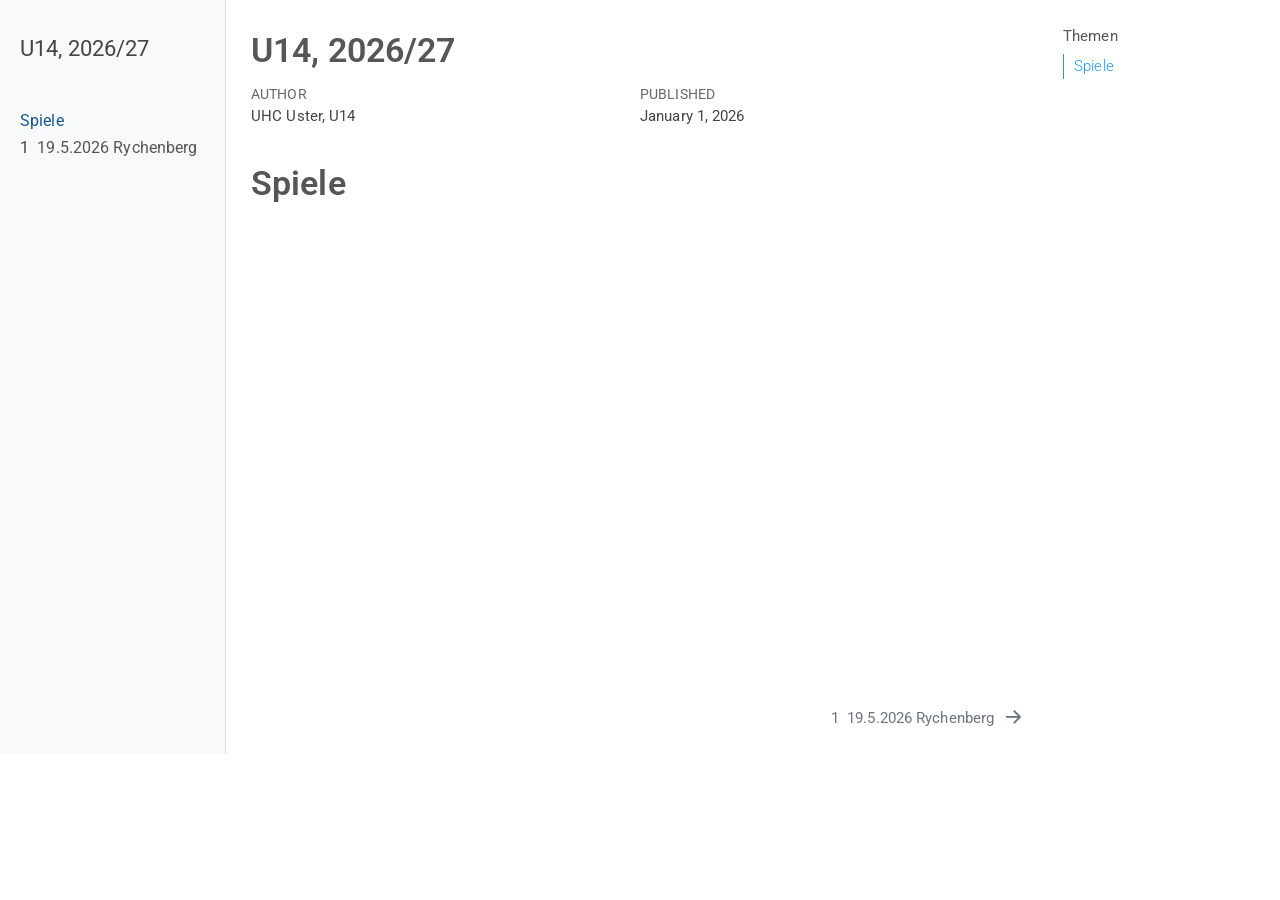
==== index.html @ 4b833f5b "initial book publish" ====
<!DOCTYPE html>
<html xmlns="http://www.w3.org/1999/xhtml" lang="en" xml:lang="en"><head>

<meta charset="utf-8">
<meta name="generator" content="quarto-1.3.330">

<meta name="viewport" content="width=device-width, initial-scale=1.0, user-scalable=yes">

<meta name="author" content="UHC Uster, U14">
<meta name="dcterms.date" content="2026-01-01">

<title>U14, 2026/27</title>
<style>
code{white-space: pre-wrap;}
span.smallcaps{font-variant: small-caps;}
div.columns{display: flex; gap: min(4vw, 1.5em);}
div.column{flex: auto; overflow-x: auto;}
div.hanging-indent{margin-left: 1.5em; text-indent: -1.5em;}
ul.task-list{list-style: none;}
ul.task-list li input[type="checkbox"] {
  width: 0.8em;
  margin: 0 0.8em 0.2em -1em; /* quarto-specific, see https://github.com/quarto-dev/quarto-cli/issues/4556 */ 
  vertical-align: middle;
}
</style>


<script src="site_libs/quarto-nav/quarto-nav.js"></script>
<script src="site_libs/quarto-nav/headroom.min.js"></script>
<script src="site_libs/clipboard/clipboard.min.js"></script>
<script src="site_libs/quarto-search/autocomplete.umd.js"></script>
<script src="site_libs/quarto-search/fuse.min.js"></script>
<script src="site_libs/quarto-search/quarto-search.js"></script>
<meta name="quarto:offset" content="./">
<link href="./quarto/2026-05-19_Rychenberg.html" rel="next">
<script src="site_libs/quarto-html/quarto.js"></script>
<script src="site_libs/quarto-html/popper.min.js"></script>
<script src="site_libs/quarto-html/tippy.umd.min.js"></script>
<script src="site_libs/quarto-html/anchor.min.js"></script>
<link href="site_libs/quarto-html/tippy.css" rel="stylesheet">
<link href="site_libs/quarto-html/quarto-syntax-highlighting.css" rel="stylesheet" id="quarto-text-highlighting-styles">
<script src="site_libs/bootstrap/bootstrap.min.js"></script>
<link href="site_libs/bootstrap/bootstrap-icons.css" rel="stylesheet">
<link href="site_libs/bootstrap/bootstrap.min.css" rel="stylesheet" id="quarto-bootstrap" data-mode="light">
<script id="quarto-search-options" type="application/json">{
  "location": "sidebar",
  "copy-button": false,
  "collapse-after": 3,
  "panel-placement": "start",
  "type": "textbox",
  "limit": 20,
  "language": {
    "search-no-results-text": "No results",
    "search-matching-documents-text": "matching documents",
    "search-copy-link-title": "Copy link to search",
    "search-hide-matches-text": "Hide additional matches",
    "search-more-match-text": "more match in this document",
    "search-more-matches-text": "more matches in this document",
    "search-clear-button-title": "Clear",
    "search-detached-cancel-button-title": "Cancel",
    "search-submit-button-title": "Submit"
  }
}</script>


</head>

<body class="nav-sidebar docked">

<div id="quarto-search-results"></div>
  <header id="quarto-header" class="headroom fixed-top">
  <nav class="quarto-secondary-nav">
    <div class="container-fluid d-flex">
      <button type="button" class="quarto-btn-toggle btn" data-bs-toggle="collapse" data-bs-target="#quarto-sidebar,#quarto-sidebar-glass" aria-controls="quarto-sidebar" aria-expanded="false" aria-label="Toggle sidebar navigation" onclick="if (window.quartoToggleHeadroom) { window.quartoToggleHeadroom(); }">
        <i class="bi bi-layout-text-sidebar-reverse"></i>
      </button>
      <nav class="quarto-page-breadcrumbs" aria-label="breadcrumb"><ol class="breadcrumb"><li class="breadcrumb-item"><a href="./index.html">Spiele</a></li></ol></nav>
      <a class="flex-grow-1" role="button" data-bs-toggle="collapse" data-bs-target="#quarto-sidebar,#quarto-sidebar-glass" aria-controls="quarto-sidebar" aria-expanded="false" aria-label="Toggle sidebar navigation" onclick="if (window.quartoToggleHeadroom) { window.quartoToggleHeadroom(); }">      
      </a>
      <button type="button" class="btn quarto-search-button" aria-label="Search" onclick="window.quartoOpenSearch();">
        <i class="bi bi-search"></i>
      </button>
    </div>
  </nav>
</header>
<!-- content -->
<div id="quarto-content" class="quarto-container page-columns page-rows-contents page-layout-full">
<!-- sidebar -->
  <nav id="quarto-sidebar" class="sidebar collapse collapse-horizontal sidebar-navigation docked overflow-auto">
    <div class="pt-lg-2 mt-2 text-left sidebar-header">
    <div class="sidebar-title mb-0 py-0">
      <a href="./">U14, 2026/27</a> 
    </div>
      </div>
        <div class="mt-2 flex-shrink-0 align-items-center">
        <div class="sidebar-search">
        <div id="quarto-search" class="" title="Search"></div>
        </div>
        </div>
    <div class="sidebar-menu-container"> 
    <ul class="list-unstyled mt-1">
        <li class="sidebar-item">
  <div class="sidebar-item-container"> 
  <a href="./index.html" class="sidebar-item-text sidebar-link active">
 <span class="menu-text">Spiele</span></a>
  </div>
</li>
        <li class="sidebar-item">
  <div class="sidebar-item-container"> 
  <a href="./quarto/2026-05-19_Rychenberg.html" class="sidebar-item-text sidebar-link">
 <span class="menu-text"><span class="chapter-number">1</span>&nbsp; <span class="chapter-title">19.5.2026 Rychenberg</span></span></a>
  </div>
</li>
    </ul>
    </div>
</nav>
<div id="quarto-sidebar-glass" data-bs-toggle="collapse" data-bs-target="#quarto-sidebar,#quarto-sidebar-glass"></div>
<!-- margin-sidebar -->
    <div id="quarto-margin-sidebar" class="sidebar margin-sidebar">
        <nav id="TOC" role="doc-toc" class="toc-active">
    <h2 id="toc-title">Themen</h2>
   
  <ul>
  <li><a href="#spiele" id="toc-spiele" class="nav-link active" data-scroll-target="#spiele">Spiele</a></li>
  </ul>
</nav>
    </div>
<!-- main -->
<main class="content column-body" id="quarto-document-content">

<header id="title-block-header" class="quarto-title-block default">
<div class="quarto-title">
<h1 class="title">U14, 2026/27</h1>
</div>



<div class="quarto-title-meta">

    <div>
    <div class="quarto-title-meta-heading">Author</div>
    <div class="quarto-title-meta-contents">
             <p>UHC Uster, U14 </p>
          </div>
  </div>
    
    <div>
    <div class="quarto-title-meta-heading">Published</div>
    <div class="quarto-title-meta-contents">
      <p class="date">January 1, 2026</p>
    </div>
  </div>
  
    
  </div>
  

</header>

<section id="spiele" class="level1 unnumbered">
<h1 class="unnumbered">Spiele</h1>


</section>

</main> <!-- /main -->
<script id="quarto-html-after-body" type="application/javascript">
window.document.addEventListener("DOMContentLoaded", function (event) {
  const toggleBodyColorMode = (bsSheetEl) => {
    const mode = bsSheetEl.getAttribute("data-mode");
    const bodyEl = window.document.querySelector("body");
    if (mode === "dark") {
      bodyEl.classList.add("quarto-dark");
      bodyEl.classList.remove("quarto-light");
    } else {
      bodyEl.classList.add("quarto-light");
      bodyEl.classList.remove("quarto-dark");
    }
  }
  const toggleBodyColorPrimary = () => {
    const bsSheetEl = window.document.querySelector("link#quarto-bootstrap");
    if (bsSheetEl) {
      toggleBodyColorMode(bsSheetEl);
    }
  }
  toggleBodyColorPrimary();  
  const icon = "";
  const anchorJS = new window.AnchorJS();
  anchorJS.options = {
    placement: 'right',
    icon: icon
  };
  anchorJS.add('.anchored');
  const isCodeAnnotation = (el) => {
    for (const clz of el.classList) {
      if (clz.startsWith('code-annotation-')) {                     
        return true;
      }
    }
    return false;
  }
  const clipboard = new window.ClipboardJS('.code-copy-button', {
    text: function(trigger) {
      const codeEl = trigger.previousElementSibling.cloneNode(true);
      for (const childEl of codeEl.children) {
        if (isCodeAnnotation(childEl)) {
          childEl.remove();
        }
      }
      return codeEl.innerText;
    }
  });
  clipboard.on('success', function(e) {
    // button target
    const button = e.trigger;
    // don't keep focus
    button.blur();
    // flash "checked"
    button.classList.add('code-copy-button-checked');
    var currentTitle = button.getAttribute("title");
    button.setAttribute("title", "Copied!");
    let tooltip;
    if (window.bootstrap) {
      button.setAttribute("data-bs-toggle", "tooltip");
      button.setAttribute("data-bs-placement", "left");
      button.setAttribute("data-bs-title", "Copied!");
      tooltip = new bootstrap.Tooltip(button, 
        { trigger: "manual", 
          customClass: "code-copy-button-tooltip",
          offset: [0, -8]});
      tooltip.show();    
    }
    setTimeout(function() {
      if (tooltip) {
        tooltip.hide();
        button.removeAttribute("data-bs-title");
        button.removeAttribute("data-bs-toggle");
        button.removeAttribute("data-bs-placement");
      }
      button.setAttribute("title", currentTitle);
      button.classList.remove('code-copy-button-checked');
    }, 1000);
    // clear code selection
    e.clearSelection();
  });
  function tippyHover(el, contentFn) {
    const config = {
      allowHTML: true,
      content: contentFn,
      maxWidth: 500,
      delay: 100,
      arrow: false,
      appendTo: function(el) {
          return el.parentElement;
      },
      interactive: true,
      interactiveBorder: 10,
      theme: 'quarto',
      placement: 'bottom-start'
    };
    window.tippy(el, config); 
  }
  const noterefs = window.document.querySelectorAll('a[role="doc-noteref"]');
  for (var i=0; i<noterefs.length; i++) {
    const ref = noterefs[i];
    tippyHover(ref, function() {
      // use id or data attribute instead here
      let href = ref.getAttribute('data-footnote-href') || ref.getAttribute('href');
      try { href = new URL(href).hash; } catch {}
      const id = href.replace(/^#\/?/, "");
      const note = window.document.getElementById(id);
      return note.innerHTML;
    });
  }
      let selectedAnnoteEl;
      const selectorForAnnotation = ( cell, annotation) => {
        let cellAttr = 'data-code-cell="' + cell + '"';
        let lineAttr = 'data-code-annotation="' +  annotation + '"';
        const selector = 'span[' + cellAttr + '][' + lineAttr + ']';
        return selector;
      }
      const selectCodeLines = (annoteEl) => {
        const doc = window.document;
        const targetCell = annoteEl.getAttribute("data-target-cell");
        const targetAnnotation = annoteEl.getAttribute("data-target-annotation");
        const annoteSpan = window.document.querySelector(selectorForAnnotation(targetCell, targetAnnotation));
        const lines = annoteSpan.getAttribute("data-code-lines").split(",");
        const lineIds = lines.map((line) => {
          return targetCell + "-" + line;
        })
        let top = null;
        let height = null;
        let parent = null;
        if (lineIds.length > 0) {
            //compute the position of the single el (top and bottom and make a div)
            const el = window.document.getElementById(lineIds[0]);
            top = el.offsetTop;
            height = el.offsetHeight;
            parent = el.parentElement.parentElement;
          if (lineIds.length > 1) {
            const lastEl = window.document.getElementById(lineIds[lineIds.length - 1]);
            const bottom = lastEl.offsetTop + lastEl.offsetHeight;
            height = bottom - top;
          }
          if (top !== null && height !== null && parent !== null) {
            // cook up a div (if necessary) and position it 
            let div = window.document.getElementById("code-annotation-line-highlight");
            if (div === null) {
              div = window.document.createElement("div");
              div.setAttribute("id", "code-annotation-line-highlight");
              div.style.position = 'absolute';
              parent.appendChild(div);
            }
            div.style.top = top - 2 + "px";
            div.style.height = height + 4 + "px";
            let gutterDiv = window.document.getElementById("code-annotation-line-highlight-gutter");
            if (gutterDiv === null) {
              gutterDiv = window.document.createElement("div");
              gutterDiv.setAttribute("id", "code-annotation-line-highlight-gutter");
              gutterDiv.style.position = 'absolute';
              const codeCell = window.document.getElementById(targetCell);
              const gutter = codeCell.querySelector('.code-annotation-gutter');
              gutter.appendChild(gutterDiv);
            }
            gutterDiv.style.top = top - 2 + "px";
            gutterDiv.style.height = height + 4 + "px";
          }
          selectedAnnoteEl = annoteEl;
        }
      };
      const unselectCodeLines = () => {
        const elementsIds = ["code-annotation-line-highlight", "code-annotation-line-highlight-gutter"];
        elementsIds.forEach((elId) => {
          const div = window.document.getElementById(elId);
          if (div) {
            div.remove();
          }
        });
        selectedAnnoteEl = undefined;
      };
      // Attach click handler to the DT
      const annoteDls = window.document.querySelectorAll('dt[data-target-cell]');
      for (const annoteDlNode of annoteDls) {
        annoteDlNode.addEventListener('click', (event) => {
          const clickedEl = event.target;
          if (clickedEl !== selectedAnnoteEl) {
            unselectCodeLines();
            const activeEl = window.document.querySelector('dt[data-target-cell].code-annotation-active');
            if (activeEl) {
              activeEl.classList.remove('code-annotation-active');
            }
            selectCodeLines(clickedEl);
            clickedEl.classList.add('code-annotation-active');
          } else {
            // Unselect the line
            unselectCodeLines();
            clickedEl.classList.remove('code-annotation-active');
          }
        });
      }
  const findCites = (el) => {
    const parentEl = el.parentElement;
    if (parentEl) {
      const cites = parentEl.dataset.cites;
      if (cites) {
        return {
          el,
          cites: cites.split(' ')
        };
      } else {
        return findCites(el.parentElement)
      }
    } else {
      return undefined;
    }
  };
  var bibliorefs = window.document.querySelectorAll('a[role="doc-biblioref"]');
  for (var i=0; i<bibliorefs.length; i++) {
    const ref = bibliorefs[i];
    const citeInfo = findCites(ref);
    if (citeInfo) {
      tippyHover(citeInfo.el, function() {
        var popup = window.document.createElement('div');
        citeInfo.cites.forEach(function(cite) {
          var citeDiv = window.document.createElement('div');
          citeDiv.classList.add('hanging-indent');
          citeDiv.classList.add('csl-entry');
          var biblioDiv = window.document.getElementById('ref-' + cite);
          if (biblioDiv) {
            citeDiv.innerHTML = biblioDiv.innerHTML;
          }
          popup.appendChild(citeDiv);
        });
        return popup.innerHTML;
      });
    }
  }
});
</script>
<nav class="page-navigation column-body">
  <div class="nav-page nav-page-previous">
  </div>
  <div class="nav-page nav-page-next">
      <a href="./quarto/2026-05-19_Rychenberg.html" class="pagination-link">
        <span class="nav-page-text"><span class="chapter-number">1</span>&nbsp; <span class="chapter-title">19.5.2026 Rychenberg</span></span> <i class="bi bi-arrow-right-short"></i>
      </a>
  </div>
</nav>
</div> <!-- /content -->



</body></html>
---- site_libs/quarto-html/tippy.css ----
.tippy-box[data-animation=fade][data-state=hidden]{opacity:0}[data-tippy-root]{max-width:calc(100vw - 10px)}.tippy-box{position:relative;background-color:#333;color:#fff;border-radius:4px;font-size:14px;line-height:1.4;white-space:normal;outline:0;transition-property:transform,visibility,opacity}.tippy-box[data-placement^=top]>.tippy-arrow{bottom:0}.tippy-box[data-placement^=top]>.tippy-arrow:before{bottom:-7px;left:0;border-width:8px 8px 0;border-top-color:initial;transform-origin:center top}.tippy-box[data-placement^=bottom]>.tippy-arrow{top:0}.tippy-box[data-placement^=bottom]>.tippy-arrow:before{top:-7px;left:0;border-width:0 8px 8px;border-bottom-color:initial;transform-origin:center bottom}.tippy-box[data-placement^=left]>.tippy-arrow{right:0}.tippy-box[data-placement^=left]>.tippy-arrow:before{border-width:8px 0 8px 8px;border-left-color:initial;right:-7px;transform-origin:center left}.tippy-box[data-placement^=right]>.tippy-arrow{left:0}.tippy-box[data-placement^=right]>.tippy-arrow:before{left:-7px;border-width:8px 8px 8px 0;border-right-color:initial;transform-origin:center right}.tippy-box[data-inertia][data-state=visible]{transition-timing-function:cubic-bezier(.54,1.5,.38,1.11)}.tippy-arrow{width:16px;height:16px;color:#333}.tippy-arrow:before{content:"";position:absolute;border-color:transparent;border-style:solid}.tippy-content{position:relative;padding:5px 9px;z-index:1}
---- site_libs/quarto-html/quarto-syntax-highlighting.css ----
/* quarto syntax highlight colors */
:root {
  --quarto-hl-ot-color: #003B4F;
  --quarto-hl-at-color: #657422;
  --quarto-hl-ss-color: #20794D;
  --quarto-hl-an-color: #5E5E5E;
  --quarto-hl-fu-color: #4758AB;
  --quarto-hl-st-color: #20794D;
  --quarto-hl-cf-color: #003B4F;
  --quarto-hl-op-color: #5E5E5E;
  --quarto-hl-er-color: #AD0000;
  --quarto-hl-bn-color: #AD0000;
  --quarto-hl-al-color: #AD0000;
  --quarto-hl-va-color: #111111;
  --quarto-hl-bu-color: inherit;
  --quarto-hl-ex-color: inherit;
  --quarto-hl-pp-color: #AD0000;
  --quarto-hl-in-color: #5E5E5E;
  --quarto-hl-vs-color: #20794D;
  --quarto-hl-wa-color: #5E5E5E;
  --quarto-hl-do-color: #5E5E5E;
  --quarto-hl-im-color: #00769E;
  --quarto-hl-ch-color: #20794D;
  --quarto-hl-dt-color: #AD0000;
  --quarto-hl-fl-color: #AD0000;
  --quarto-hl-co-color: #5E5E5E;
  --quarto-hl-cv-color: #5E5E5E;
  --quarto-hl-cn-color: #8f5902;
  --quarto-hl-sc-color: #5E5E5E;
  --quarto-hl-dv-color: #AD0000;
  --quarto-hl-kw-color: #003B4F;
}

/* other quarto variables */
:root {
  --quarto-font-monospace: SFMono-Regular, Menlo, Monaco, Consolas, "Liberation Mono", "Courier New", monospace;
}

pre > code.sourceCode > span {
  color: #003B4F;
}

code span {
  color: #003B4F;
}

code.sourceCode > span {
  color: #003B4F;
}

div.sourceCode,
div.sourceCode pre.sourceCode {
  color: #003B4F;
}

code span.ot {
  color: #003B4F;
  font-style: inherit;
}

code span.at {
  color: #657422;
  font-style: inherit;
}

code span.ss {
  color: #20794D;
  font-style: inherit;
}

code span.an {
  color: #5E5E5E;
  font-style: inherit;
}

code span.fu {
  color: #4758AB;
  font-style: inherit;
}

code span.st {
  color: #20794D;
  font-style: inherit;
}

code span.cf {
  color: #003B4F;
  font-style: inherit;
}

code span.op {
  color: #5E5E5E;
  font-style: inherit;
}

code span.er {
  color: #AD0000;
  font-style: inherit;
}

code span.bn {
  color: #AD0000;
  font-style: inherit;
}

code span.al {
  color: #AD0000;
  font-style: inherit;
}

code span.va {
  color: #111111;
  font-style: inherit;
}

code span.bu {
  font-style: inherit;
}

code span.ex {
  font-style: inherit;
}

code span.pp {
  color: #AD0000;
  font-style: inherit;
}

code span.in {
  color: #5E5E5E;
  font-style: inherit;
}

code span.vs {
  color: #20794D;
  font-style: inherit;
}

code span.wa {
  color: #5E5E5E;
  font-style: italic;
}

code span.do {
  color: #5E5E5E;
  font-style: italic;
}

code span.im {
  color: #00769E;
  font-style: inherit;
}

code span.ch {
  color: #20794D;
  font-style: inherit;
}

code span.dt {
  color: #AD0000;
  font-style: inherit;
}

code span.fl {
  color: #AD0000;
  font-style: inherit;
}

code span.co {
  color: #5E5E5E;
  font-style: inherit;
}

code span.cv {
  color: #5E5E5E;
  font-style: italic;
}

code span.cn {
  color: #8f5902;
  font-style: inherit;
}

code span.sc {
  color: #5E5E5E;
  font-style: inherit;
}

code span.dv {
  color: #AD0000;
  font-style: inherit;
}

code span.kw {
  color: #003B4F;
  font-style: inherit;
}

.prevent-inlining {
  content: "</";
}

/*# sourceMappingURL=debc5d5d77c3f9108843748ff7464032.css.map */
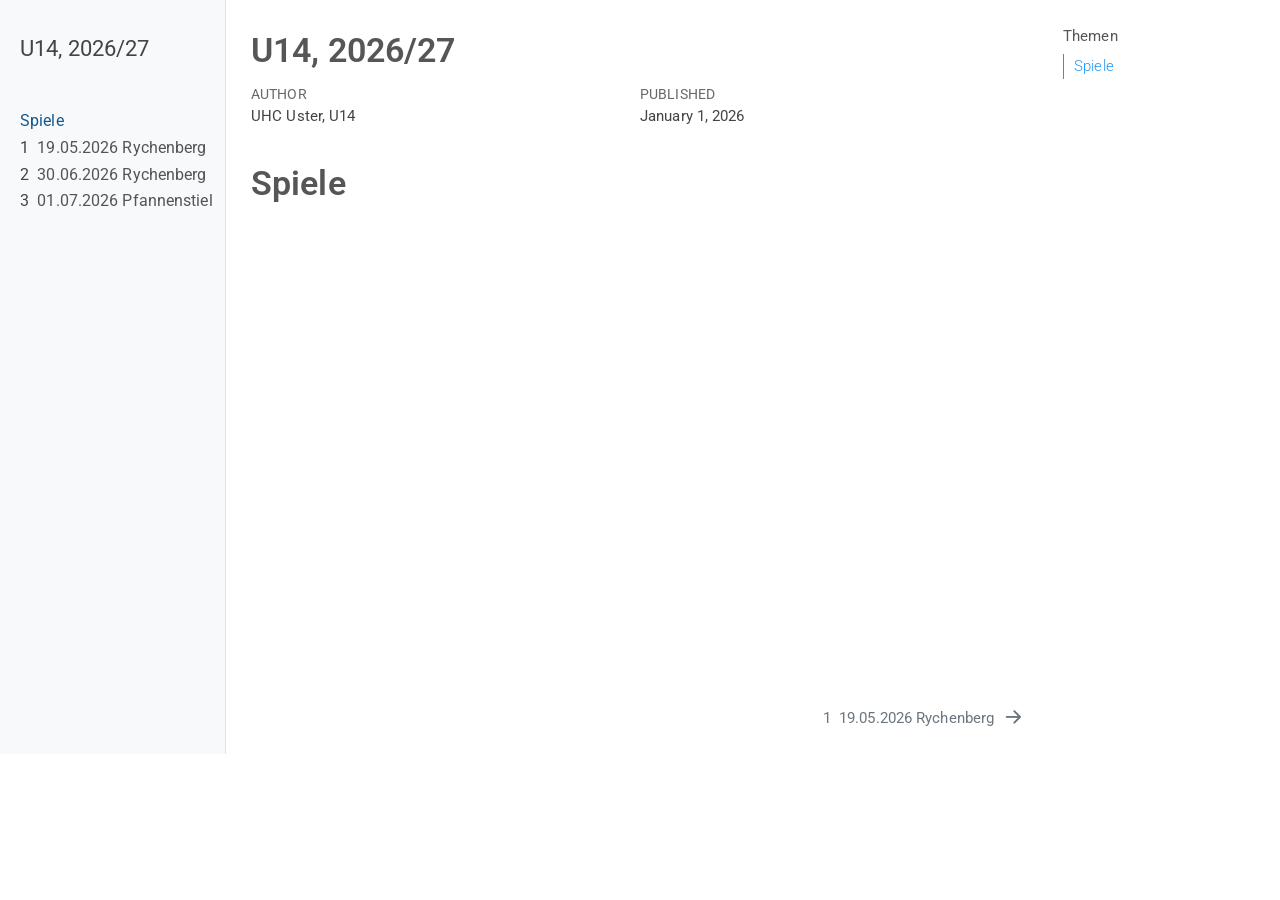
==== commit 3e550b99: "update" ====
--- a/index.html
+++ b/index.html
@@ -63,6 +63,7 @@
 }</script>
 
 
+<link rel="stylesheet" href="styles.css">
 </head>
 
 <body class="nav-sidebar docked">
@@ -108,7 +109,19 @@
         <li class="sidebar-item">
   <div class="sidebar-item-container"> 
   <a href="./quarto/2026-05-19_Rychenberg.html" class="sidebar-item-text sidebar-link">
- <span class="menu-text"><span class="chapter-number">1</span>&nbsp; <span class="chapter-title">19.5.2026 Rychenberg</span></span></a>
+ <span class="menu-text"><span class="chapter-number">1</span>&nbsp; <span class="chapter-title">19.05.2026 Rychenberg</span></span></a>
+  </div>
+</li>
+        <li class="sidebar-item">
+  <div class="sidebar-item-container"> 
+  <a href="./quarto/2026-06-30_Rychenberg.html" class="sidebar-item-text sidebar-link">
+ <span class="menu-text"><span class="chapter-number">2</span>&nbsp; <span class="chapter-title">30.06.2026 Rychenberg</span></span></a>
+  </div>
+</li>
+        <li class="sidebar-item">
+  <div class="sidebar-item-container"> 
+  <a href="./quarto/2026-07-01_Pfannenstiel.html" class="sidebar-item-text sidebar-link">
+ <span class="menu-text"><span class="chapter-number">3</span>&nbsp; <span class="chapter-title">01.07.2026 Pfannenstiel</span></span></a>
   </div>
 </li>
     </ul>
@@ -402,7 +415,7 @@
   </div>
   <div class="nav-page nav-page-next">
       <a href="./quarto/2026-05-19_Rychenberg.html" class="pagination-link">
-        <span class="nav-page-text"><span class="chapter-number">1</span>&nbsp; <span class="chapter-title">19.5.2026 Rychenberg</span></span> <i class="bi bi-arrow-right-short"></i>
+        <span class="nav-page-text"><span class="chapter-number">1</span>&nbsp; <span class="chapter-title">19.05.2026 Rychenberg</span></span> <i class="bi bi-arrow-right-short"></i>
       </a>
   </div>
 </nav>
--- a/styles.css
+++ b/styles.css
@@ -0,0 +1,3 @@
+.sidebar-item-text {
+    white-space: nowrap;
+}
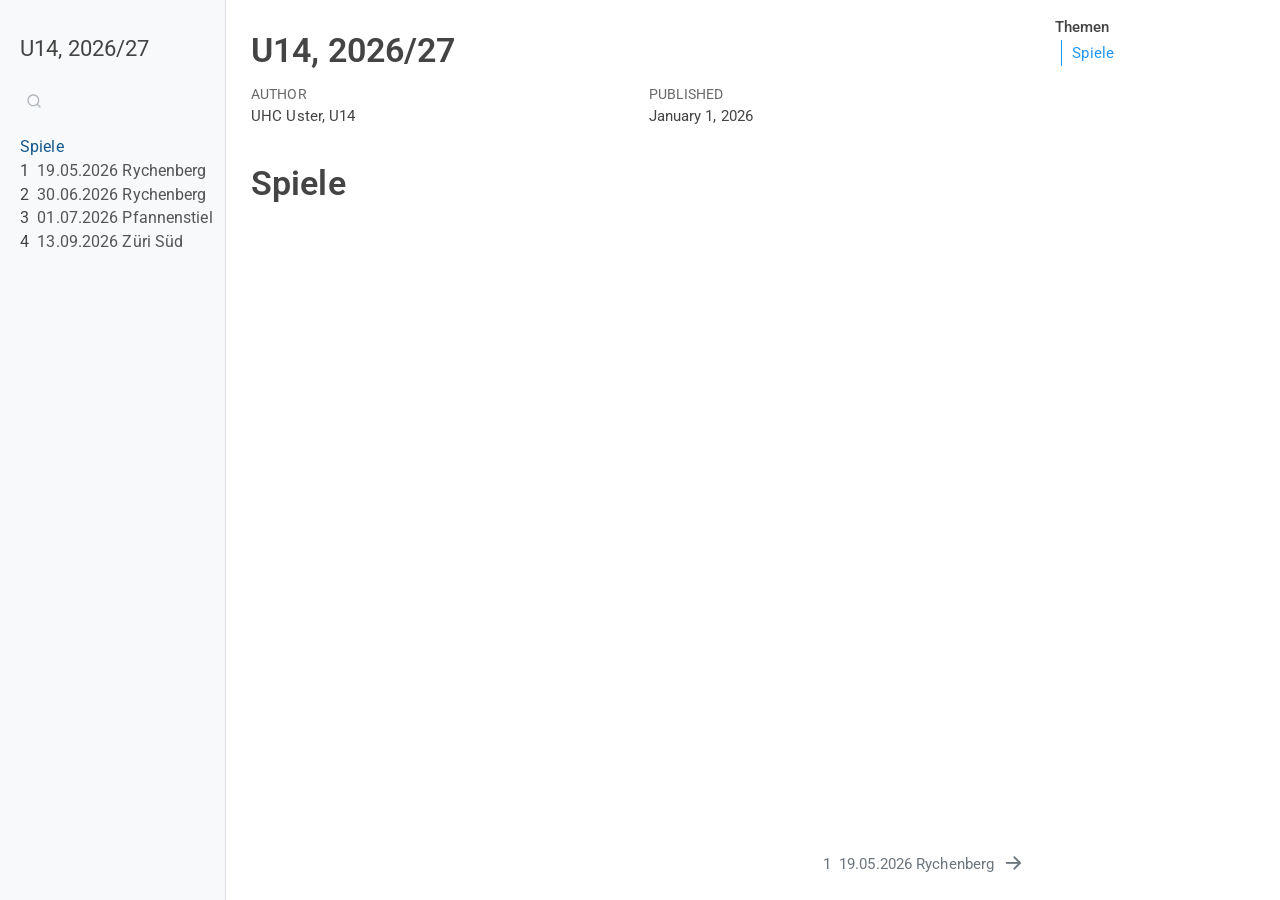
==== commit 824561e9: "update book" ====
--- a/index.html
+++ b/index.html
@@ -2,7 +2,7 @@
 <html xmlns="http://www.w3.org/1999/xhtml" lang="en" xml:lang="en"><head>
 
 <meta charset="utf-8">
-<meta name="generator" content="quarto-1.3.330">
+<meta name="generator" content="quarto-1.10.18">
 
 <meta name="viewport" content="width=device-width, initial-scale=1.0, user-scalable=yes">
 
@@ -11,10 +11,16 @@
 
 <title>U14, 2026/27</title>
 <style>
-code{white-space: pre-wrap;}
+/* Default styles provided by pandoc.
+** See https://pandoc.org/MANUAL.html#variables-for-html for config info.
+*/
 span.smallcaps{font-variant: small-caps;}
-div.columns{display: flex; gap: min(4vw, 1.5em);}
-div.column{flex: auto; overflow-x: auto;}
+div.columns{display: flex; gap: 1.5em;}
+div.column{flex: auto;}
+@media screen {
+div.columns{gap: min(4vw, 1.5em);}
+div.column{overflow-x: auto;}
+}
 div.hanging-indent{margin-left: 1.5em; text-indent: -1.5em;}
 ul.task-list{list-style: none;}
 ul.task-list li input[type="checkbox"] {
@@ -33,22 +39,29 @@
 <script src="site_libs/quarto-search/quarto-search.js"></script>
 <meta name="quarto:offset" content="./">
 <link href="./quarto/2026-05-19_Rychenberg.html" rel="next">
-<script src="site_libs/quarto-html/quarto.js"></script>
+<script src="site_libs/quarto-html/quarto.js" type="module"></script>
+<script src="site_libs/quarto-html/tabsets/tabsets.js" type="module"></script>
 <script src="site_libs/quarto-html/popper.min.js"></script>
 <script src="site_libs/quarto-html/tippy.umd.min.js"></script>
 <script src="site_libs/quarto-html/anchor.min.js"></script>
 <link href="site_libs/quarto-html/tippy.css" rel="stylesheet">
-<link href="site_libs/quarto-html/quarto-syntax-highlighting.css" rel="stylesheet" id="quarto-text-highlighting-styles">
+<link href="site_libs/quarto-html/quarto-syntax-highlighting-64a204ab8560d761af7679ceaba22944.css" rel="stylesheet" id="quarto-text-highlighting-styles">
 <script src="site_libs/bootstrap/bootstrap.min.js"></script>
 <link href="site_libs/bootstrap/bootstrap-icons.css" rel="stylesheet">
-<link href="site_libs/bootstrap/bootstrap.min.css" rel="stylesheet" id="quarto-bootstrap" data-mode="light">
+<link href="site_libs/bootstrap/bootstrap-8370a5367d6108a592df96bd5bd80613.min.css" rel="stylesheet" append-hash="true" id="quarto-bootstrap" data-mode="light">
 <script id="quarto-search-options" type="application/json">{
   "location": "sidebar",
   "copy-button": false,
   "collapse-after": 3,
   "panel-placement": "start",
   "type": "textbox",
-  "limit": 20,
+  "limit": 50,
+  "keyboard-shortcut": [
+    "f",
+    "/",
+    "s"
+  ],
+  "show-item-context": false,
   "language": {
     "search-no-results-text": "No results",
     "search-matching-documents-text": "matching documents",
@@ -57,8 +70,10 @@
     "search-more-match-text": "more match in this document",
     "search-more-matches-text": "more matches in this document",
     "search-clear-button-title": "Clear",
+    "search-text-placeholder": "",
     "search-detached-cancel-button-title": "Cancel",
-    "search-submit-button-title": "Submit"
+    "search-submit-button-title": "Submit",
+    "search-label": "Search"
   }
 }</script>
 
@@ -66,18 +81,18 @@
 <link rel="stylesheet" href="styles.css">
 </head>
 
-<body class="nav-sidebar docked">
+<body class="nav-sidebar docked quarto-light">
 
 <div id="quarto-search-results"></div>
   <header id="quarto-header" class="headroom fixed-top">
   <nav class="quarto-secondary-nav">
     <div class="container-fluid d-flex">
-      <button type="button" class="quarto-btn-toggle btn" data-bs-toggle="collapse" data-bs-target="#quarto-sidebar,#quarto-sidebar-glass" aria-controls="quarto-sidebar" aria-expanded="false" aria-label="Toggle sidebar navigation" onclick="if (window.quartoToggleHeadroom) { window.quartoToggleHeadroom(); }">
+      <button type="button" class="quarto-btn-toggle btn" data-bs-toggle="collapse" role="button" data-bs-target=".quarto-sidebar-collapse-item" aria-controls="quarto-sidebar" aria-expanded="false" aria-label="Toggle sidebar navigation" onclick="if (window.quartoToggleHeadroom) { window.quartoToggleHeadroom(); }">
         <i class="bi bi-layout-text-sidebar-reverse"></i>
       </button>
-      <nav class="quarto-page-breadcrumbs" aria-label="breadcrumb"><ol class="breadcrumb"><li class="breadcrumb-item"><a href="./index.html">Spiele</a></li></ol></nav>
-      <a class="flex-grow-1" role="button" data-bs-toggle="collapse" data-bs-target="#quarto-sidebar,#quarto-sidebar-glass" aria-controls="quarto-sidebar" aria-expanded="false" aria-label="Toggle sidebar navigation" onclick="if (window.quartoToggleHeadroom) { window.quartoToggleHeadroom(); }">      
-      </a>
+        <nav class="quarto-page-breadcrumbs" aria-label="breadcrumb"><ol class="breadcrumb"><li class="breadcrumb-item"><a href="./index.html">Spiele</a></li></ol></nav>
+        <a class="flex-grow-1" role="navigation" data-bs-toggle="collapse" data-bs-target=".quarto-sidebar-collapse-item" aria-controls="quarto-sidebar" aria-expanded="false" aria-label="Toggle sidebar navigation" onclick="if (window.quartoToggleHeadroom) { window.quartoToggleHeadroom(); }">      
+        </a>
       <button type="button" class="btn quarto-search-button" aria-label="Search" onclick="window.quartoOpenSearch();">
         <i class="bi bi-search"></i>
       </button>
@@ -87,7 +102,7 @@
 <!-- content -->
 <div id="quarto-content" class="quarto-container page-columns page-rows-contents page-layout-full">
 <!-- sidebar -->
-  <nav id="quarto-sidebar" class="sidebar collapse collapse-horizontal sidebar-navigation docked overflow-auto">
+  <nav id="quarto-sidebar" class="sidebar collapse collapse-horizontal quarto-sidebar-collapse-item sidebar-navigation docked overflow-auto">
     <div class="pt-lg-2 mt-2 text-left sidebar-header">
     <div class="sidebar-title mb-0 py-0">
       <a href="./">U14, 2026/27</a> 
@@ -124,10 +139,16 @@
  <span class="menu-text"><span class="chapter-number">3</span>&nbsp; <span class="chapter-title">01.07.2026 Pfannenstiel</span></span></a>
   </div>
 </li>
+        <li class="sidebar-item">
+  <div class="sidebar-item-container"> 
+  <a href="./quarto/2026-09-13_Zueri-Sued.html" class="sidebar-item-text sidebar-link">
+ <span class="menu-text"><span class="chapter-number">4</span>&nbsp; <span class="chapter-title">13.09.2026 Züri Süd</span></span></a>
+  </div>
+</li>
     </ul>
     </div>
 </nav>
-<div id="quarto-sidebar-glass" data-bs-toggle="collapse" data-bs-target="#quarto-sidebar,#quarto-sidebar-glass"></div>
+<div id="quarto-sidebar-glass" class="quarto-sidebar-collapse-item" data-bs-toggle="collapse" data-bs-target=".quarto-sidebar-collapse-item"></div>
 <!-- margin-sidebar -->
     <div id="quarto-margin-sidebar" class="sidebar margin-sidebar">
         <nav id="TOC" role="doc-toc" class="toc-active">
@@ -148,7 +169,7 @@
 
 
 
-<div class="quarto-title-meta">
+<div class="quarto-title-meta column-body">
 
     <div>
     <div class="quarto-title-meta-heading">Author</div>
@@ -168,7 +189,9 @@
   </div>
   
 
+
 </header>
+
 
 <section id="spiele" class="level1 unnumbered">
 <h1 class="unnumbered">Spiele</h1>
@@ -178,43 +201,58 @@
 
 </main> <!-- /main -->
 <script id="quarto-html-after-body" type="application/javascript">
-window.document.addEventListener("DOMContentLoaded", function (event) {
-  const toggleBodyColorMode = (bsSheetEl) => {
-    const mode = bsSheetEl.getAttribute("data-mode");
-    const bodyEl = window.document.querySelector("body");
-    if (mode === "dark") {
-      bodyEl.classList.add("quarto-dark");
-      bodyEl.classList.remove("quarto-light");
-    } else {
-      bodyEl.classList.add("quarto-light");
-      bodyEl.classList.remove("quarto-dark");
-    }
-  }
-  const toggleBodyColorPrimary = () => {
-    const bsSheetEl = window.document.querySelector("link#quarto-bootstrap");
-    if (bsSheetEl) {
-      toggleBodyColorMode(bsSheetEl);
-    }
-  }
-  toggleBodyColorPrimary();  
-  const icon = "";
-  const anchorJS = new window.AnchorJS();
-  anchorJS.options = {
-    placement: 'right',
-    icon: icon
-  };
-  anchorJS.add('.anchored');
-  const isCodeAnnotation = (el) => {
-    for (const clz of el.classList) {
-      if (clz.startsWith('code-annotation-')) {                     
-        return true;
-      }
-    }
-    return false;
-  }
-  const clipboard = new window.ClipboardJS('.code-copy-button', {
-    text: function(trigger) {
-      const codeEl = trigger.previousElementSibling.cloneNode(true);
+  window.document.addEventListener("DOMContentLoaded", function (event) {
+    const icon = "";
+    const anchorJS = new window.AnchorJS();
+    anchorJS.options = {
+      placement: 'right',
+      icon: icon
+    };
+    anchorJS.add('.anchored');
+    const isCodeAnnotation = (el) => {
+      for (const clz of el.classList) {
+        if (clz.startsWith('code-annotation-')) {                     
+          return true;
+        }
+      }
+      return false;
+    }
+    const onCopySuccess = function(e) {
+      // button target
+      const button = e.trigger;
+      // don't keep focus
+      button.blur();
+      // flash "checked"
+      button.classList.add('code-copy-button-checked');
+      var currentTitle = button.getAttribute("title");
+      button.setAttribute("title", "Copied!");
+      let tooltip;
+      if (window.bootstrap) {
+        button.setAttribute("data-bs-toggle", "tooltip");
+        button.setAttribute("data-bs-placement", "left");
+        button.setAttribute("data-bs-title", "Copied!");
+        tooltip = new bootstrap.Tooltip(button, 
+          { trigger: "manual", 
+            customClass: "code-copy-button-tooltip",
+            offset: [0, -8]});
+        tooltip.show();    
+      }
+      setTimeout(function() {
+        if (tooltip) {
+          tooltip.hide();
+          button.removeAttribute("data-bs-title");
+          button.removeAttribute("data-bs-toggle");
+          button.removeAttribute("data-bs-placement");
+        }
+        button.setAttribute("title", currentTitle);
+        button.classList.remove('code-copy-button-checked');
+      }, 1000);
+      // clear code selection
+      e.clearSelection();
+    }
+    const getTextToCopy = function(trigger) {
+      const outerScaffold = trigger.parentElement.cloneNode(true);
+      const codeEl = outerScaffold.querySelector('code');
       for (const childEl of codeEl.children) {
         if (isCodeAnnotation(childEl)) {
           childEl.remove();
@@ -222,199 +260,351 @@
       }
       return codeEl.innerText;
     }
+    const clipboard = new window.ClipboardJS('.code-copy-button:not([data-in-quarto-modal])', {
+      text: getTextToCopy
+    });
+    clipboard.on('success', onCopySuccess);
+    if (window.document.getElementById('quarto-embedded-source-code-modal')) {
+      const clipboardModal = new window.ClipboardJS('.code-copy-button[data-in-quarto-modal]', {
+        text: getTextToCopy,
+        container: window.document.getElementById('quarto-embedded-source-code-modal')
+      });
+      clipboardModal.on('success', onCopySuccess);
+    }
+      var localhostRegex = new RegExp(/^(?:http|https):\/\/localhost\:?[0-9]*\//);
+      var mailtoRegex = new RegExp(/^mailto:/);
+        var filterRegex = new RegExp('/' + window.location.host + '/');
+      var isInternal = (href) => {
+          return filterRegex.test(href) || localhostRegex.test(href) || mailtoRegex.test(href);
+      }
+      // Inspect non-navigation links and adorn them if external
+     var links = window.document.querySelectorAll('a[href]:not(.nav-link):not(.navbar-brand):not(.toc-action):not(.sidebar-link):not(.sidebar-item-toggle):not(.pagination-link):not(.no-external):not([aria-hidden]):not(.dropdown-item):not(.quarto-navigation-tool):not(.about-link)');
+      for (var i=0; i<links.length; i++) {
+        const link = links[i];
+        if (!isInternal(link.href)) {
+          // undo the damage that might have been done by quarto-nav.js in the case of
+          // links that we want to consider external
+          if (link.dataset.originalHref !== undefined) {
+            link.href = link.dataset.originalHref;
+          }
+        }
+      }
+    function tippyHover(el, contentFn, onTriggerFn, onUntriggerFn) {
+      const config = {
+        allowHTML: true,
+        maxWidth: 500,
+        delay: 100,
+        arrow: false,
+        appendTo: function(el) {
+            return el.parentElement;
+        },
+        interactive: true,
+        interactiveBorder: 10,
+        theme: 'quarto',
+        placement: 'bottom-start',
+      };
+      if (contentFn) {
+        config.content = contentFn;
+      }
+      if (onTriggerFn) {
+        config.onTrigger = onTriggerFn;
+      }
+      if (onUntriggerFn) {
+        config.onUntrigger = onUntriggerFn;
+      }
+      window.tippy(el, config); 
+    }
+    const noterefs = window.document.querySelectorAll('a[role="doc-noteref"]');
+    for (var i=0; i<noterefs.length; i++) {
+      const ref = noterefs[i];
+      tippyHover(ref, function() {
+        // use id or data attribute instead here
+        let href = ref.getAttribute('data-footnote-href') || ref.getAttribute('href');
+        try { href = new URL(href).hash; } catch {}
+        const id = href.replace(/^#\/?/, "");
+        const note = window.document.getElementById(id);
+        if (note) {
+          return note.innerHTML;
+        } else {
+          return "";
+        }
+      });
+    }
+    const xrefs = window.document.querySelectorAll('a.quarto-xref');
+    const processXRef = (id, note) => {
+      // Strip column container classes
+      const stripColumnClz = (el) => {
+        el.classList.remove("page-full", "page-columns");
+        if (el.children) {
+          for (const child of el.children) {
+            stripColumnClz(child);
+          }
+        }
+      }
+      stripColumnClz(note)
+      if (id === null || id.startsWith('sec-')) {
+        // Special case sections, only their first couple elements
+        const container = document.createElement("div");
+        if (note.children && note.children.length > 2) {
+          container.appendChild(note.children[0].cloneNode(true));
+          for (let i = 1; i < note.children.length; i++) {
+            const child = note.children[i];
+            if (child.tagName === "P" && child.innerText === "") {
+              continue;
+            } else {
+              container.appendChild(child.cloneNode(true));
+              break;
+            }
+          }
+          if (window.Quarto?.typesetMath) {
+            window.Quarto.typesetMath(container);
+          }
+          return container.innerHTML
+        } else {
+          if (window.Quarto?.typesetMath) {
+            window.Quarto.typesetMath(note);
+          }
+          return note.innerHTML;
+        }
+      } else {
+        // Remove any anchor links if they are present
+        const anchorLink = note.querySelector('a.anchorjs-link');
+        if (anchorLink) {
+          anchorLink.remove();
+        }
+        if (window.Quarto?.typesetMath) {
+          window.Quarto.typesetMath(note);
+        }
+        if (note.classList.contains("callout")) {
+          return note.outerHTML;
+        } else {
+          return note.innerHTML;
+        }
+      }
+    }
+    for (var i=0; i<xrefs.length; i++) {
+      const xref = xrefs[i];
+      tippyHover(xref, undefined, function(instance) {
+        instance.disable();
+        let url = xref.getAttribute('href');
+        let hash = undefined; 
+        if (url.startsWith('#')) {
+          hash = url;
+        } else {
+          try { hash = new URL(url).hash; } catch {}
+        }
+        if (hash) {
+          const id = hash.replace(/^#\/?/, "");
+          const note = window.document.getElementById(id);
+          if (note !== null) {
+            try {
+              const html = processXRef(id, note.cloneNode(true));
+              instance.setContent(html);
+            } finally {
+              instance.enable();
+              instance.show();
+            }
+          } else {
+            // See if we can fetch this
+            fetch(url.split('#')[0])
+            .then(res => res.text())
+            .then(html => {
+              const parser = new DOMParser();
+              const htmlDoc = parser.parseFromString(html, "text/html");
+              const note = htmlDoc.getElementById(id);
+              if (note !== null) {
+                const html = processXRef(id, note);
+                instance.setContent(html);
+              } 
+            }).finally(() => {
+              instance.enable();
+              instance.show();
+            });
+          }
+        } else {
+          // See if we can fetch a full url (with no hash to target)
+          // This is a special case and we should probably do some content thinning / targeting
+          fetch(url)
+          .then(res => res.text())
+          .then(html => {
+            const parser = new DOMParser();
+            const htmlDoc = parser.parseFromString(html, "text/html");
+            const note = htmlDoc.querySelector('main.content');
+            if (note !== null) {
+              // This should only happen for chapter cross references
+              // (since there is no id in the URL)
+              // remove the first header
+              if (note.children.length > 0 && note.children[0].tagName === "HEADER") {
+                note.children[0].remove();
+              }
+              const html = processXRef(null, note);
+              instance.setContent(html);
+            } 
+          }).finally(() => {
+            instance.enable();
+            instance.show();
+          });
+        }
+      }, function(instance) {
+      });
+    }
+        let selectedAnnoteEl;
+        const selectorForAnnotation = ( cell, annotation) => {
+          let cellAttr = 'data-code-cell="' + cell + '"';
+          let lineAttr = 'data-code-annotation="' +  annotation + '"';
+          const selector = 'span[' + cellAttr + '][' + lineAttr + ']';
+          return selector;
+        }
+        const selectCodeLines = (annoteEl) => {
+          const doc = window.document;
+          const targetCell = annoteEl.getAttribute("data-target-cell");
+          const targetAnnotation = annoteEl.getAttribute("data-target-annotation");
+          const annoteSpan = window.document.querySelector(selectorForAnnotation(targetCell, targetAnnotation));
+          const lines = annoteSpan.getAttribute("data-code-lines").split(",");
+          const lineIds = lines.map((line) => {
+            return targetCell + "-" + line;
+          })
+          let top = null;
+          let height = null;
+          let parent = null;
+          if (lineIds.length > 0) {
+              //compute the position of the single el (top and bottom and make a div)
+              const el = window.document.getElementById(lineIds[0]);
+              top = el.offsetTop;
+              height = el.offsetHeight;
+              parent = el.parentElement.parentElement;
+            if (lineIds.length > 1) {
+              const lastEl = window.document.getElementById(lineIds[lineIds.length - 1]);
+              const bottom = lastEl.offsetTop + lastEl.offsetHeight;
+              height = bottom - top;
+            }
+            if (top !== null && height !== null && parent !== null) {
+              // cook up a div (if necessary) and position it 
+              let div = window.document.getElementById("code-annotation-line-highlight");
+              if (div === null) {
+                div = window.document.createElement("div");
+                div.setAttribute("id", "code-annotation-line-highlight");
+                div.style.position = 'absolute';
+                parent.appendChild(div);
+              }
+              div.style.top = top - 2 + "px";
+              div.style.height = height + 4 + "px";
+              div.style.left = 0;
+              let gutterDiv = window.document.getElementById("code-annotation-line-highlight-gutter");
+              if (gutterDiv === null) {
+                gutterDiv = window.document.createElement("div");
+                gutterDiv.setAttribute("id", "code-annotation-line-highlight-gutter");
+                gutterDiv.style.position = 'absolute';
+                const codeCell = window.document.getElementById(targetCell);
+                const gutter = codeCell.querySelector('.code-annotation-gutter');
+                gutter.appendChild(gutterDiv);
+              }
+              gutterDiv.style.top = top - 2 + "px";
+              gutterDiv.style.height = height + 4 + "px";
+            }
+            selectedAnnoteEl = annoteEl;
+          }
+        };
+        const unselectCodeLines = () => {
+          const elementsIds = ["code-annotation-line-highlight", "code-annotation-line-highlight-gutter"];
+          elementsIds.forEach((elId) => {
+            const div = window.document.getElementById(elId);
+            if (div) {
+              div.remove();
+            }
+          });
+          selectedAnnoteEl = undefined;
+        };
+          // Handle positioning of the toggle
+      window.addEventListener(
+        "resize",
+        throttle(() => {
+          elRect = undefined;
+          if (selectedAnnoteEl) {
+            selectCodeLines(selectedAnnoteEl);
+          }
+        }, 10)
+      );
+      function throttle(fn, ms) {
+      let throttle = false;
+      let timer;
+        return (...args) => {
+          if(!throttle) { // first call gets through
+              fn.apply(this, args);
+              throttle = true;
+          } else { // all the others get throttled
+              if(timer) clearTimeout(timer); // cancel #2
+              timer = setTimeout(() => {
+                fn.apply(this, args);
+                timer = throttle = false;
+              }, ms);
+          }
+        };
+      }
+        // Attach click handler to the DT
+        const annoteDls = window.document.querySelectorAll('dt[data-target-cell]');
+        for (const annoteDlNode of annoteDls) {
+          annoteDlNode.addEventListener('click', (event) => {
+            const clickedEl = event.target;
+            if (clickedEl !== selectedAnnoteEl) {
+              unselectCodeLines();
+              const activeEl = window.document.querySelector('dt[data-target-cell].code-annotation-active');
+              if (activeEl) {
+                activeEl.classList.remove('code-annotation-active');
+              }
+              selectCodeLines(clickedEl);
+              clickedEl.classList.add('code-annotation-active');
+            } else {
+              // Unselect the line
+              unselectCodeLines();
+              clickedEl.classList.remove('code-annotation-active');
+            }
+          });
+        }
+    const findCites = (el) => {
+      const parentEl = el.parentElement;
+      if (parentEl) {
+        const cites = parentEl.dataset.cites;
+        if (cites) {
+          return {
+            el,
+            cites: cites.split(' ')
+          };
+        } else {
+          return findCites(el.parentElement)
+        }
+      } else {
+        return undefined;
+      }
+    };
+    var bibliorefs = window.document.querySelectorAll('a[role="doc-biblioref"]');
+    for (var i=0; i<bibliorefs.length; i++) {
+      const ref = bibliorefs[i];
+      const citeInfo = findCites(ref);
+      if (citeInfo) {
+        tippyHover(citeInfo.el, function() {
+          var popup = window.document.createElement('div');
+          citeInfo.cites.forEach(function(cite) {
+            var citeDiv = window.document.createElement('div');
+            citeDiv.classList.add('hanging-indent');
+            citeDiv.classList.add('csl-entry');
+            var biblioDiv = window.document.getElementById('ref-' + cite);
+            if (biblioDiv) {
+              citeDiv.innerHTML = biblioDiv.innerHTML;
+            }
+            popup.appendChild(citeDiv);
+          });
+          return popup.innerHTML;
+        });
+      }
+    }
   });
-  clipboard.on('success', function(e) {
-    // button target
-    const button = e.trigger;
-    // don't keep focus
-    button.blur();
-    // flash "checked"
-    button.classList.add('code-copy-button-checked');
-    var currentTitle = button.getAttribute("title");
-    button.setAttribute("title", "Copied!");
-    let tooltip;
-    if (window.bootstrap) {
-      button.setAttribute("data-bs-toggle", "tooltip");
-      button.setAttribute("data-bs-placement", "left");
-      button.setAttribute("data-bs-title", "Copied!");
-      tooltip = new bootstrap.Tooltip(button, 
-        { trigger: "manual", 
-          customClass: "code-copy-button-tooltip",
-          offset: [0, -8]});
-      tooltip.show();    
-    }
-    setTimeout(function() {
-      if (tooltip) {
-        tooltip.hide();
-        button.removeAttribute("data-bs-title");
-        button.removeAttribute("data-bs-toggle");
-        button.removeAttribute("data-bs-placement");
-      }
-      button.setAttribute("title", currentTitle);
-      button.classList.remove('code-copy-button-checked');
-    }, 1000);
-    // clear code selection
-    e.clearSelection();
-  });
-  function tippyHover(el, contentFn) {
-    const config = {
-      allowHTML: true,
-      content: contentFn,
-      maxWidth: 500,
-      delay: 100,
-      arrow: false,
-      appendTo: function(el) {
-          return el.parentElement;
-      },
-      interactive: true,
-      interactiveBorder: 10,
-      theme: 'quarto',
-      placement: 'bottom-start'
-    };
-    window.tippy(el, config); 
-  }
-  const noterefs = window.document.querySelectorAll('a[role="doc-noteref"]');
-  for (var i=0; i<noterefs.length; i++) {
-    const ref = noterefs[i];
-    tippyHover(ref, function() {
-      // use id or data attribute instead here
-      let href = ref.getAttribute('data-footnote-href') || ref.getAttribute('href');
-      try { href = new URL(href).hash; } catch {}
-      const id = href.replace(/^#\/?/, "");
-      const note = window.document.getElementById(id);
-      return note.innerHTML;
-    });
-  }
-      let selectedAnnoteEl;
-      const selectorForAnnotation = ( cell, annotation) => {
-        let cellAttr = 'data-code-cell="' + cell + '"';
-        let lineAttr = 'data-code-annotation="' +  annotation + '"';
-        const selector = 'span[' + cellAttr + '][' + lineAttr + ']';
-        return selector;
-      }
-      const selectCodeLines = (annoteEl) => {
-        const doc = window.document;
-        const targetCell = annoteEl.getAttribute("data-target-cell");
-        const targetAnnotation = annoteEl.getAttribute("data-target-annotation");
-        const annoteSpan = window.document.querySelector(selectorForAnnotation(targetCell, targetAnnotation));
-        const lines = annoteSpan.getAttribute("data-code-lines").split(",");
-        const lineIds = lines.map((line) => {
-          return targetCell + "-" + line;
-        })
-        let top = null;
-        let height = null;
-        let parent = null;
-        if (lineIds.length > 0) {
-            //compute the position of the single el (top and bottom and make a div)
-            const el = window.document.getElementById(lineIds[0]);
-            top = el.offsetTop;
-            height = el.offsetHeight;
-            parent = el.parentElement.parentElement;
-          if (lineIds.length > 1) {
-            const lastEl = window.document.getElementById(lineIds[lineIds.length - 1]);
-            const bottom = lastEl.offsetTop + lastEl.offsetHeight;
-            height = bottom - top;
-          }
-          if (top !== null && height !== null && parent !== null) {
-            // cook up a div (if necessary) and position it 
-            let div = window.document.getElementById("code-annotation-line-highlight");
-            if (div === null) {
-              div = window.document.createElement("div");
-              div.setAttribute("id", "code-annotation-line-highlight");
-              div.style.position = 'absolute';
-              parent.appendChild(div);
-            }
-            div.style.top = top - 2 + "px";
-            div.style.height = height + 4 + "px";
-            let gutterDiv = window.document.getElementById("code-annotation-line-highlight-gutter");
-            if (gutterDiv === null) {
-              gutterDiv = window.document.createElement("div");
-              gutterDiv.setAttribute("id", "code-annotation-line-highlight-gutter");
-              gutterDiv.style.position = 'absolute';
-              const codeCell = window.document.getElementById(targetCell);
-              const gutter = codeCell.querySelector('.code-annotation-gutter');
-              gutter.appendChild(gutterDiv);
-            }
-            gutterDiv.style.top = top - 2 + "px";
-            gutterDiv.style.height = height + 4 + "px";
-          }
-          selectedAnnoteEl = annoteEl;
-        }
-      };
-      const unselectCodeLines = () => {
-        const elementsIds = ["code-annotation-line-highlight", "code-annotation-line-highlight-gutter"];
-        elementsIds.forEach((elId) => {
-          const div = window.document.getElementById(elId);
-          if (div) {
-            div.remove();
-          }
-        });
-        selectedAnnoteEl = undefined;
-      };
-      // Attach click handler to the DT
-      const annoteDls = window.document.querySelectorAll('dt[data-target-cell]');
-      for (const annoteDlNode of annoteDls) {
-        annoteDlNode.addEventListener('click', (event) => {
-          const clickedEl = event.target;
-          if (clickedEl !== selectedAnnoteEl) {
-            unselectCodeLines();
-            const activeEl = window.document.querySelector('dt[data-target-cell].code-annotation-active');
-            if (activeEl) {
-              activeEl.classList.remove('code-annotation-active');
-            }
-            selectCodeLines(clickedEl);
-            clickedEl.classList.add('code-annotation-active');
-          } else {
-            // Unselect the line
-            unselectCodeLines();
-            clickedEl.classList.remove('code-annotation-active');
-          }
-        });
-      }
-  const findCites = (el) => {
-    const parentEl = el.parentElement;
-    if (parentEl) {
-      const cites = parentEl.dataset.cites;
-      if (cites) {
-        return {
-          el,
-          cites: cites.split(' ')
-        };
-      } else {
-        return findCites(el.parentElement)
-      }
-    } else {
-      return undefined;
-    }
-  };
-  var bibliorefs = window.document.querySelectorAll('a[role="doc-biblioref"]');
-  for (var i=0; i<bibliorefs.length; i++) {
-    const ref = bibliorefs[i];
-    const citeInfo = findCites(ref);
-    if (citeInfo) {
-      tippyHover(citeInfo.el, function() {
-        var popup = window.document.createElement('div');
-        citeInfo.cites.forEach(function(cite) {
-          var citeDiv = window.document.createElement('div');
-          citeDiv.classList.add('hanging-indent');
-          citeDiv.classList.add('csl-entry');
-          var biblioDiv = window.document.getElementById('ref-' + cite);
-          if (biblioDiv) {
-            citeDiv.innerHTML = biblioDiv.innerHTML;
-          }
-          popup.appendChild(citeDiv);
-        });
-        return popup.innerHTML;
-      });
-    }
-  }
-});
-</script>
+  </script>
 <nav class="page-navigation column-body">
   <div class="nav-page nav-page-previous">
   </div>
   <div class="nav-page nav-page-next">
-      <a href="./quarto/2026-05-19_Rychenberg.html" class="pagination-link">
+      <a href="./quarto/2026-05-19_Rychenberg.html" class="pagination-link" aria-label="19.05.2026 Rychenberg">
         <span class="nav-page-text"><span class="chapter-number">1</span>&nbsp; <span class="chapter-title">19.05.2026 Rychenberg</span></span> <i class="bi bi-arrow-right-short"></i>
       </a>
   </div>
@@ -423,4 +613,5 @@
 
 
 
+
 </body></html>
--- a/site_libs/quarto-html/quarto-syntax-highlighting-64a204ab8560d761af7679ceaba22944.css
+++ b/site_libs/quarto-html/quarto-syntax-highlighting-64a204ab8560d761af7679ceaba22944.css
@@ -0,0 +1,236 @@
+/* quarto syntax highlight colors */
+:root {
+  --quarto-hl-ot-color: #003B4F;
+  --quarto-hl-at-color: #657422;
+  --quarto-hl-ss-color: #20794D;
+  --quarto-hl-an-color: #5E5E5E;
+  --quarto-hl-fu-color: #4758AB;
+  --quarto-hl-st-color: #20794D;
+  --quarto-hl-cf-color: #003B4F;
+  --quarto-hl-op-color: #5E5E5E;
+  --quarto-hl-er-color: #AD0000;
+  --quarto-hl-bn-color: #AD0000;
+  --quarto-hl-al-color: #AD0000;
+  --quarto-hl-va-color: #111111;
+  --quarto-hl-bu-color: inherit;
+  --quarto-hl-ex-color: inherit;
+  --quarto-hl-pp-color: #AD0000;
+  --quarto-hl-in-color: #5E5E5E;
+  --quarto-hl-vs-color: #20794D;
+  --quarto-hl-wa-color: #5E5E5E;
+  --quarto-hl-do-color: #5E5E5E;
+  --quarto-hl-im-color: #00769E;
+  --quarto-hl-ch-color: #20794D;
+  --quarto-hl-dt-color: #AD0000;
+  --quarto-hl-fl-color: #AD0000;
+  --quarto-hl-co-color: #5E5E5E;
+  --quarto-hl-cv-color: #5E5E5E;
+  --quarto-hl-cn-color: #8f5902;
+  --quarto-hl-sc-color: #5E5E5E;
+  --quarto-hl-dv-color: #AD0000;
+  --quarto-hl-kw-color: #003B4F;
+}
+
+/* other quarto variables */
+:root {
+  --quarto-font-monospace: SFMono-Regular, Menlo, Monaco, Consolas, "Liberation Mono", "Courier New", monospace;
+}
+
+/* syntax highlight based on Pandoc's rules */
+pre > code.sourceCode > span {
+  color: #003B4F;
+}
+
+code.sourceCode > span {
+  color: #003B4F;
+}
+
+div.sourceCode,
+div.sourceCode pre.sourceCode {
+  color: #003B4F;
+}
+
+/* Normal */
+code span {
+  color: #003B4F;
+}
+
+/* Alert */
+code span.al {
+  color: #AD0000;
+  font-style: inherit;
+}
+
+/* Annotation */
+code span.an {
+  color: #5E5E5E;
+  font-style: inherit;
+}
+
+/* Attribute */
+code span.at {
+  color: #657422;
+  font-style: inherit;
+}
+
+/* BaseN */
+code span.bn {
+  color: #AD0000;
+  font-style: inherit;
+}
+
+/* BuiltIn */
+code span.bu {
+  font-style: inherit;
+}
+
+/* ControlFlow */
+code span.cf {
+  color: #003B4F;
+  font-weight: bold;
+  font-style: inherit;
+}
+
+/* Char */
+code span.ch {
+  color: #20794D;
+  font-style: inherit;
+}
+
+/* Constant */
+code span.cn {
+  color: #8f5902;
+  font-style: inherit;
+}
+
+/* Comment */
+code span.co {
+  color: #5E5E5E;
+  font-style: inherit;
+}
+
+/* CommentVar */
+code span.cv {
+  color: #5E5E5E;
+  font-style: italic;
+}
+
+/* Documentation */
+code span.do {
+  color: #5E5E5E;
+  font-style: italic;
+}
+
+/* DataType */
+code span.dt {
+  color: #AD0000;
+  font-style: inherit;
+}
+
+/* DecVal */
+code span.dv {
+  color: #AD0000;
+  font-style: inherit;
+}
+
+/* Error */
+code span.er {
+  color: #AD0000;
+  font-style: inherit;
+}
+
+/* Extension */
+code span.ex {
+  font-style: inherit;
+}
+
+/* Float */
+code span.fl {
+  color: #AD0000;
+  font-style: inherit;
+}
+
+/* Function */
+code span.fu {
+  color: #4758AB;
+  font-style: inherit;
+}
+
+/* Import */
+code span.im {
+  color: #00769E;
+  font-style: inherit;
+}
+
+/* Information */
+code span.in {
+  color: #5E5E5E;
+  font-style: inherit;
+}
+
+/* Keyword */
+code span.kw {
+  color: #003B4F;
+  font-weight: bold;
+  font-style: inherit;
+}
+
+/* Operator */
+code span.op {
+  color: #5E5E5E;
+  font-style: inherit;
+}
+
+/* Other */
+code span.ot {
+  color: #003B4F;
+  font-style: inherit;
+}
+
+/* Preprocessor */
+code span.pp {
+  color: #AD0000;
+  font-style: inherit;
+}
+
+/* SpecialChar */
+code span.sc {
+  color: #5E5E5E;
+  font-style: inherit;
+}
+
+/* SpecialString */
+code span.ss {
+  color: #20794D;
+  font-style: inherit;
+}
+
+/* String */
+code span.st {
+  color: #20794D;
+  font-style: inherit;
+}
+
+/* Variable */
+code span.va {
+  color: #111111;
+  font-style: inherit;
+}
+
+/* VerbatimString */
+code span.vs {
+  color: #20794D;
+  font-style: inherit;
+}
+
+/* Warning */
+code span.wa {
+  color: #5E5E5E;
+  font-style: italic;
+}
+
+.prevent-inlining {
+  content: "</";
+}
+
+/*# sourceMappingURL=9d8d5bb603a83b8298b89080a598c93b.css.map */
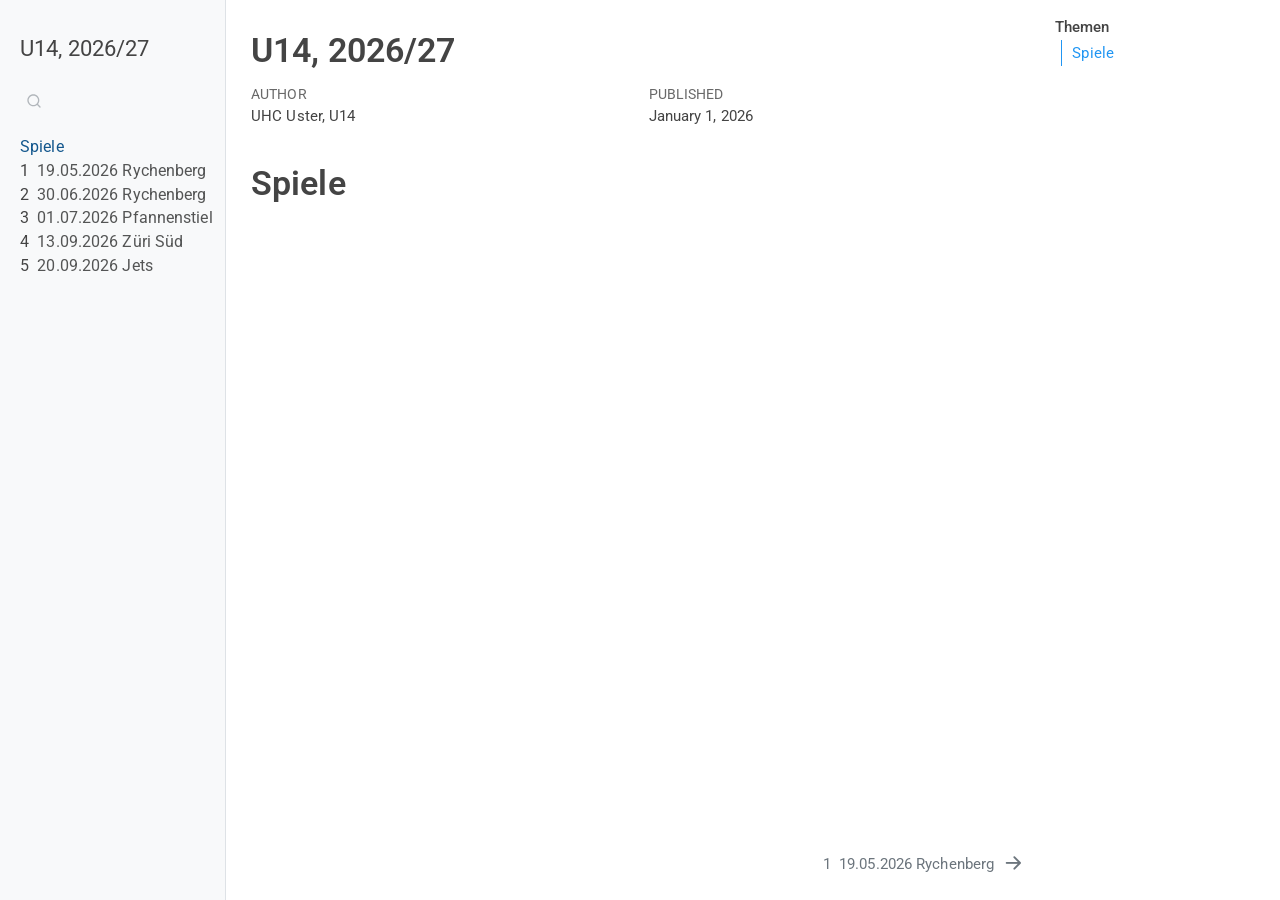
==== commit fc898d97: "book" ====
--- a/index.html
+++ b/index.html
@@ -143,6 +143,12 @@
   <div class="sidebar-item-container"> 
   <a href="./quarto/2026-09-13_Zueri-Sued.html" class="sidebar-item-text sidebar-link">
  <span class="menu-text"><span class="chapter-number">4</span>&nbsp; <span class="chapter-title">13.09.2026 Züri Süd</span></span></a>
+  </div>
+</li>
+        <li class="sidebar-item">
+  <div class="sidebar-item-container"> 
+  <a href="./quarto/2026-09-20_Kloten-Dietlikon-Jets.html" class="sidebar-item-text sidebar-link">
+ <span class="menu-text"><span class="chapter-number">5</span>&nbsp; <span class="chapter-title">20.09.2026 Jets</span></span></a>
   </div>
 </li>
     </ul>
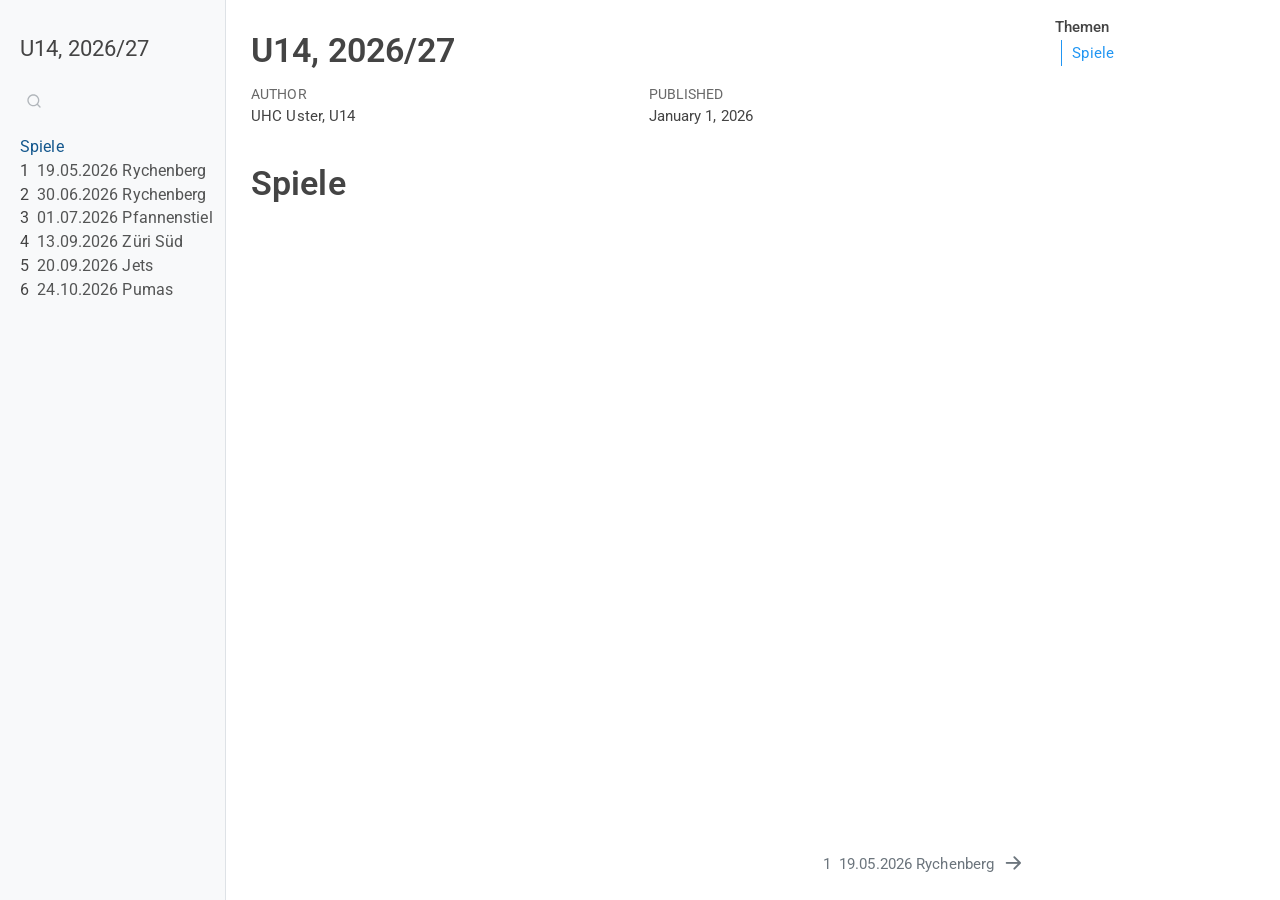
==== commit 47f663ad: "update book" ====
--- a/index.html
+++ b/index.html
@@ -149,6 +149,12 @@
   <div class="sidebar-item-container"> 
   <a href="./quarto/2026-09-20_Kloten-Dietlikon-Jets.html" class="sidebar-item-text sidebar-link">
  <span class="menu-text"><span class="chapter-number">5</span>&nbsp; <span class="chapter-title">20.09.2026 Jets</span></span></a>
+  </div>
+</li>
+        <li class="sidebar-item">
+  <div class="sidebar-item-container"> 
+  <a href="./quarto/2026-10-24_Pumas.html" class="sidebar-item-text sidebar-link">
+ <span class="menu-text"><span class="chapter-number">6</span>&nbsp; <span class="chapter-title">24.10.2026 Pumas</span></span></a>
   </div>
 </li>
     </ul>
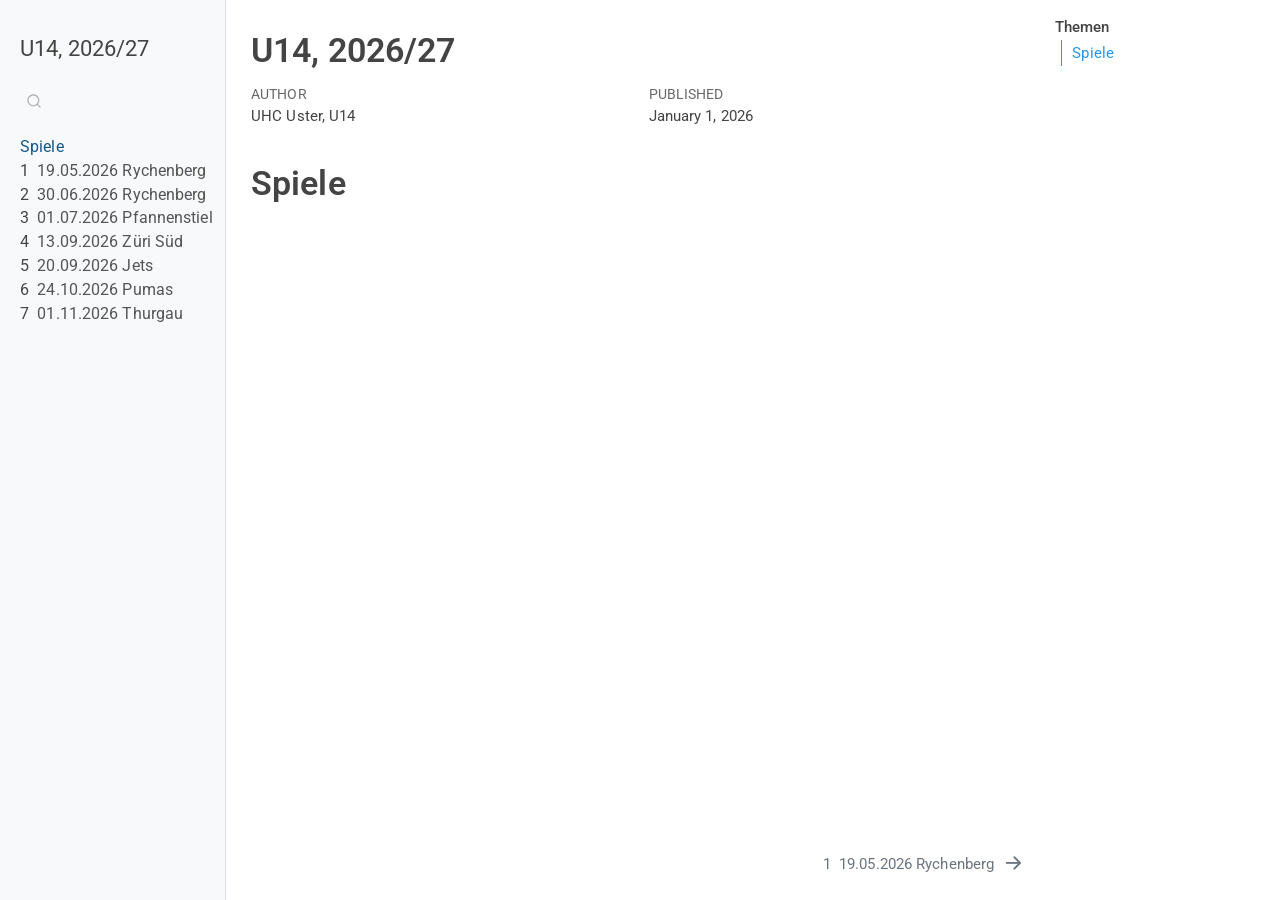
==== commit 8a4a7588: "update book" ====
--- a/index.html
+++ b/index.html
@@ -155,6 +155,12 @@
   <div class="sidebar-item-container"> 
   <a href="./quarto/2026-10-24_Pumas.html" class="sidebar-item-text sidebar-link">
  <span class="menu-text"><span class="chapter-number">6</span>&nbsp; <span class="chapter-title">24.10.2026 Pumas</span></span></a>
+  </div>
+</li>
+        <li class="sidebar-item">
+  <div class="sidebar-item-container"> 
+  <a href="./quarto/2026-11-01_Thurgau.html" class="sidebar-item-text sidebar-link">
+ <span class="menu-text"><span class="chapter-number">7</span>&nbsp; <span class="chapter-title">01.11.2026 Thurgau</span></span></a>
   </div>
 </li>
     </ul>
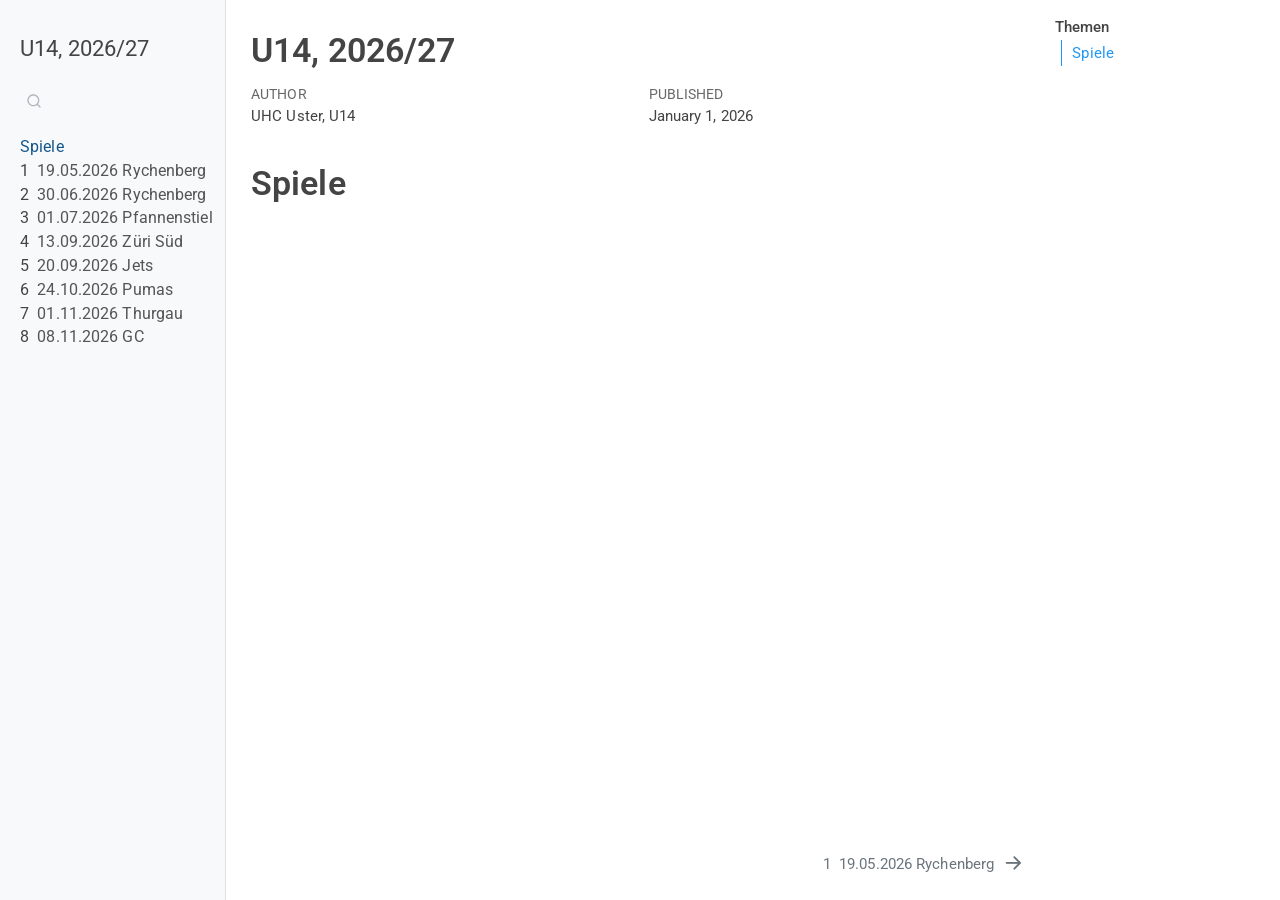
==== commit e7f53180: "update book" ====
--- a/index.html
+++ b/index.html
@@ -161,6 +161,12 @@
   <div class="sidebar-item-container"> 
   <a href="./quarto/2026-11-01_Thurgau.html" class="sidebar-item-text sidebar-link">
  <span class="menu-text"><span class="chapter-number">7</span>&nbsp; <span class="chapter-title">01.11.2026 Thurgau</span></span></a>
+  </div>
+</li>
+        <li class="sidebar-item">
+  <div class="sidebar-item-container"> 
+  <a href="./quarto/2026-11-08_GC.html" class="sidebar-item-text sidebar-link">
+ <span class="menu-text"><span class="chapter-number">8</span>&nbsp; <span class="chapter-title">08.11.2026 GC</span></span></a>
   </div>
 </li>
     </ul>
